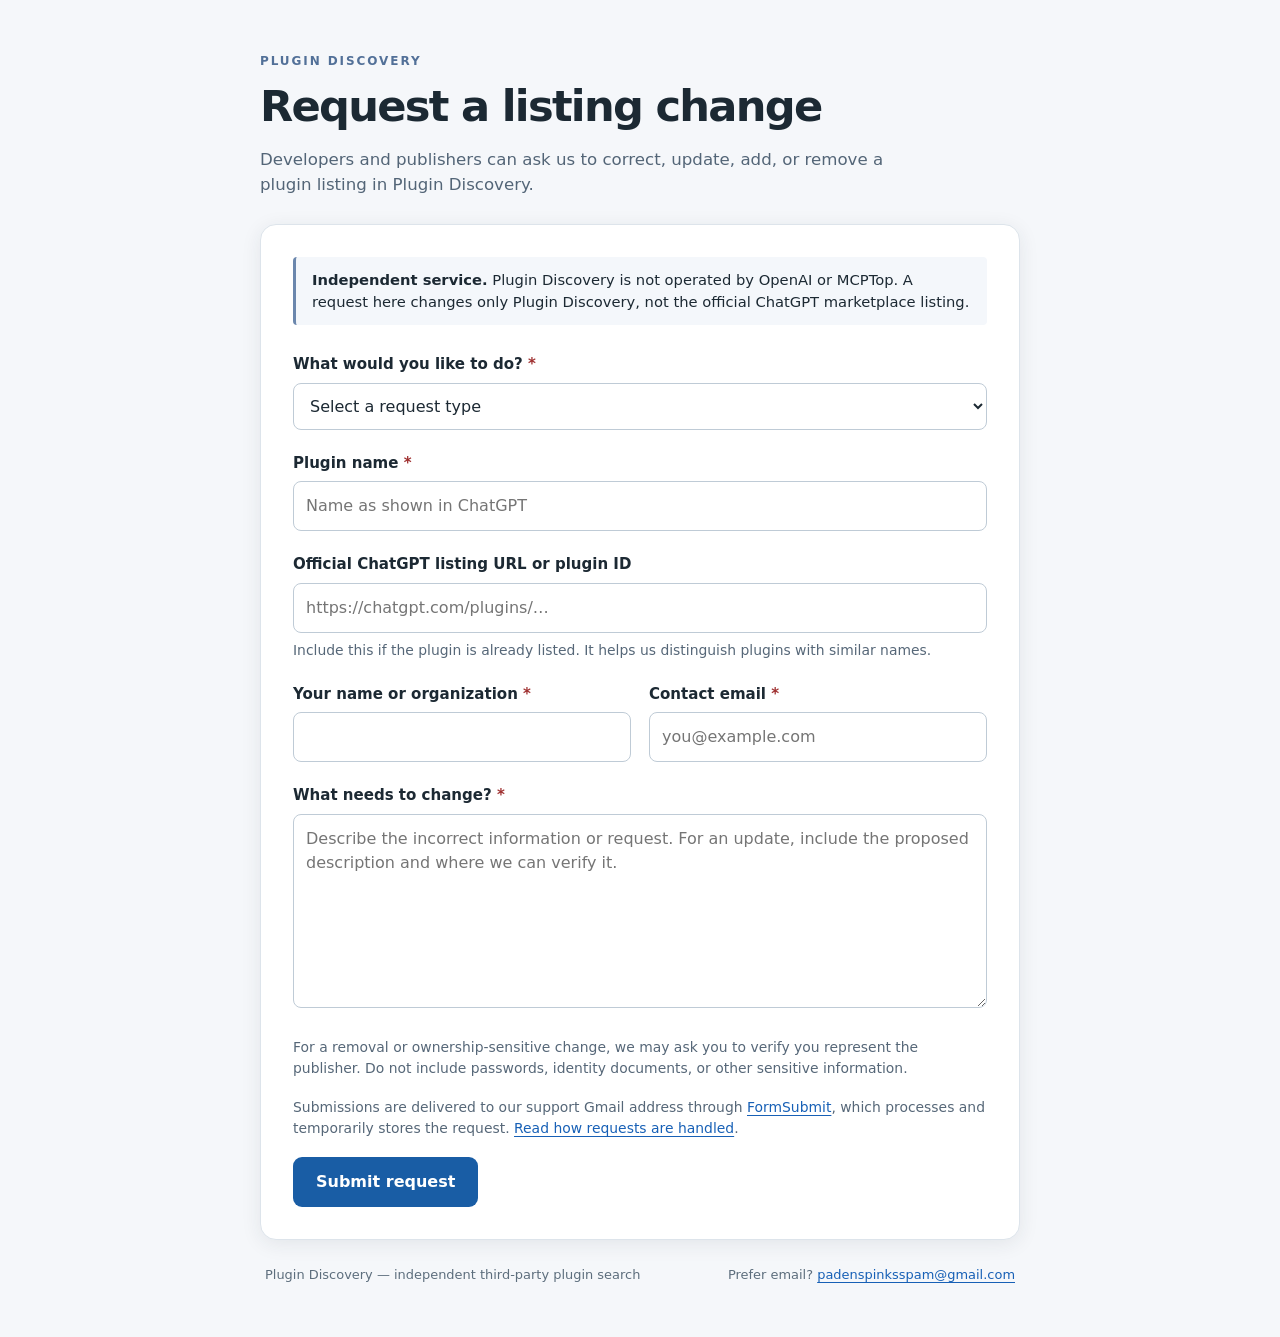
==== index.html @ 55757552 "Add publisher contact form" ====
<!doctype html>
<html lang="en">
<head>
  <meta charset="utf-8">
  <meta name="viewport" content="width=device-width, initial-scale=1">
  <meta name="referrer" content="strict-origin-when-cross-origin">
  <meta name="description" content="Request an addition, correction, updated description, or removal in Plugin Discovery.">
  <title>Publisher Requests — Plugin Discovery</title>
  <link rel="stylesheet" href="style.css">
</head>
<body>
<main class="shell">
  <header class="masthead">
    <div class="eyebrow">PLUGIN DISCOVERY</div>
    <h1>Request a listing change</h1>
    <p class="intro">Developers and publishers can ask us to correct, update, add, or remove a plugin listing in Plugin Discovery.</p>
  </header>
  <section class="panel">
    <p class="notice"><strong>Independent service.</strong> Plugin Discovery is not operated by OpenAI or MCPTop. A request here changes only Plugin Discovery, not the official ChatGPT marketplace listing.</p>
    <form action="https://formsubmit.co/padenspinksspam@gmail.com" method="POST" accept-charset="UTF-8">
      <input type="hidden" name="_subject" value="[Plugin Discovery] New listing request">
      <input type="hidden" name="_template" value="table">
      <input type="hidden" name="_next" value="https://padenspinks53-wq.github.io/plugin-discovery-requests/thanks.html">
      <input type="text" name="_honey" class="hp" tabindex="-1" autocomplete="off" aria-hidden="true">
      <div class="field">
        <label for="request_type">What would you like to do? <span class="req">*</span></label>
        <select id="request_type" name="request_type" required>
          <option value="" selected disabled>Select a request type</option>
          <option value="Remove a listing">Remove a listing</option>
          <option value="Correct listing information">Correct listing information</option>
          <option value="Update developer description">Update developer description</option>
          <option value="Suggest missing plugin">Suggest a missing plugin</option>
          <option value="Other publisher question">Other publisher question</option>
        </select>
      </div>
      <div class="field">
        <label for="plugin_name">Plugin name <span class="req">*</span></label>
        <input id="plugin_name" name="plugin_name" type="text" maxlength="200" autocomplete="off" required placeholder="Name as shown in ChatGPT">
      </div>
      <div class="field">
        <label for="listing_url">Official ChatGPT listing URL or plugin ID</label>
        <input id="listing_url" name="listing_url_or_id" type="text" maxlength="320" placeholder="https://chatgpt.com/plugins/…">
        <p class="hint">Include this if the plugin is already listed. It helps us distinguish plugins with similar names.</p>
      </div>
      <div class="grid">
        <div class="field">
          <label for="contact_name">Your name or organization <span class="req">*</span></label>
          <input id="contact_name" name="contact_name" type="text" maxlength="160" required autocomplete="name">
        </div>
        <div class="field">
          <label for="email">Contact email <span class="req">*</span></label>
          <input id="email" name="email" type="email" maxlength="254" required autocomplete="email" placeholder="you@example.com">
        </div>
      </div>
      <div class="field">
        <label for="details">What needs to change? <span class="req">*</span></label>
        <textarea id="details" name="request_details" rows="7" minlength="10" maxlength="4000" required placeholder="Describe the incorrect information or request. For an update, include the proposed description and where we can verify it."></textarea>
      </div>
      <p class="hint">For a removal or ownership-sensitive change, we may ask you to verify you represent the publisher. Do not include passwords, identity documents, or other sensitive information.</p>
      <p class="hint">Submissions are delivered to our support Gmail address through <a href="https://formsubmit.co/" rel="noreferrer" target="_blank">FormSubmit</a>, which processes and temporarily stores the request. <a href="privacy.html">Read how requests are handled</a>.</p>
      <button type="submit">Submit request</button>
    </form>
  </section>
  <footer>
    <span>Plugin Discovery — independent third-party plugin search</span>
    <span>Prefer email? <a href="mailto:padenspinksspam@gmail.com?subject=%5BPlugin%20Discovery%5D%20Listing%20request">padenspinksspam@gmail.com</a></span>
  </footer>
</main>
</body>
</html>
---- style.css ----
:root{color-scheme:light;font-family:system-ui,-apple-system,BlinkMacSystemFont,"Segoe UI",sans-serif;font-synthesis:none;background:#f5f7fa;color:#1c2933}
*{box-sizing:border-box}
body{margin:0;line-height:1.5}
a{color:#1760b6;text-underline-offset:3px}
a:hover{text-decoration-thickness:2px}
.shell{width:min(100% - 32px,760px);margin:0 auto;padding:52px 0 28px}
.masthead{margin-bottom:26px}
.eyebrow{font-size:.75rem;letter-spacing:.16em;font-weight:750;color:#527098}
h1{font-size:clamp(1.8rem,5vw,2.7rem);letter-spacing:-.04em;line-height:1.15;margin:12px 0}
.intro{font-size:1.04rem;color:#536577;max-width:60ch}
.panel{border:1px solid #dde4eb;background:white;border-radius:16px;box-shadow:0 4px 20px #1f293716;padding:32px}
.notice{background:#f4f7fb;padding:12px 16px;border-left:3px solid #6b87ad;border-radius:4px;font-size:.92rem;margin:0 0 28px}
.field{margin-bottom:22px;min-width:0}
label{font-size:.94rem;font-weight:650;display:block;margin-bottom:7px}
.req{color:#9f2f2f}
input,textarea,select{width:100%;font:inherit;color:inherit;border:1px solid #bfcbd6;border-radius:8px;padding:12px;background:#fff;min-height:46px}
textarea{min-height:152px;resize:vertical}
input:focus,textarea:focus,select:focus,button:focus-visible{outline:3px solid #9bc9f7;outline-offset:2px}
.grid{display:grid;grid-template-columns:1fr 1fr;gap:18px}
.hint{font-size:.87rem;color:#566778;margin:7px 0 18px}
button{border:0;background:#195da5;color:white;font:inherit;font-weight:700;padding:13px 23px;border-radius:9px;cursor:pointer;min-height:48px}
button:hover{background:#11477e}
footer{display:flex;justify-content:space-between;flex-wrap:wrap;gap:12px;color:#5d6e7d;font-size:.81rem;padding:25px 5px}
.hp{position:absolute;left:-9999px;opacity:0;height:0;width:0}
@media(max-width:600px){.shell{padding-top:30px}.panel{padding:20px 17px}.grid{display:block}footer{display:block}footer span{display:block;margin-bottom:12px}}
@media(prefers-reduced-motion:reduce){*{scroll-behavior:auto!important}}
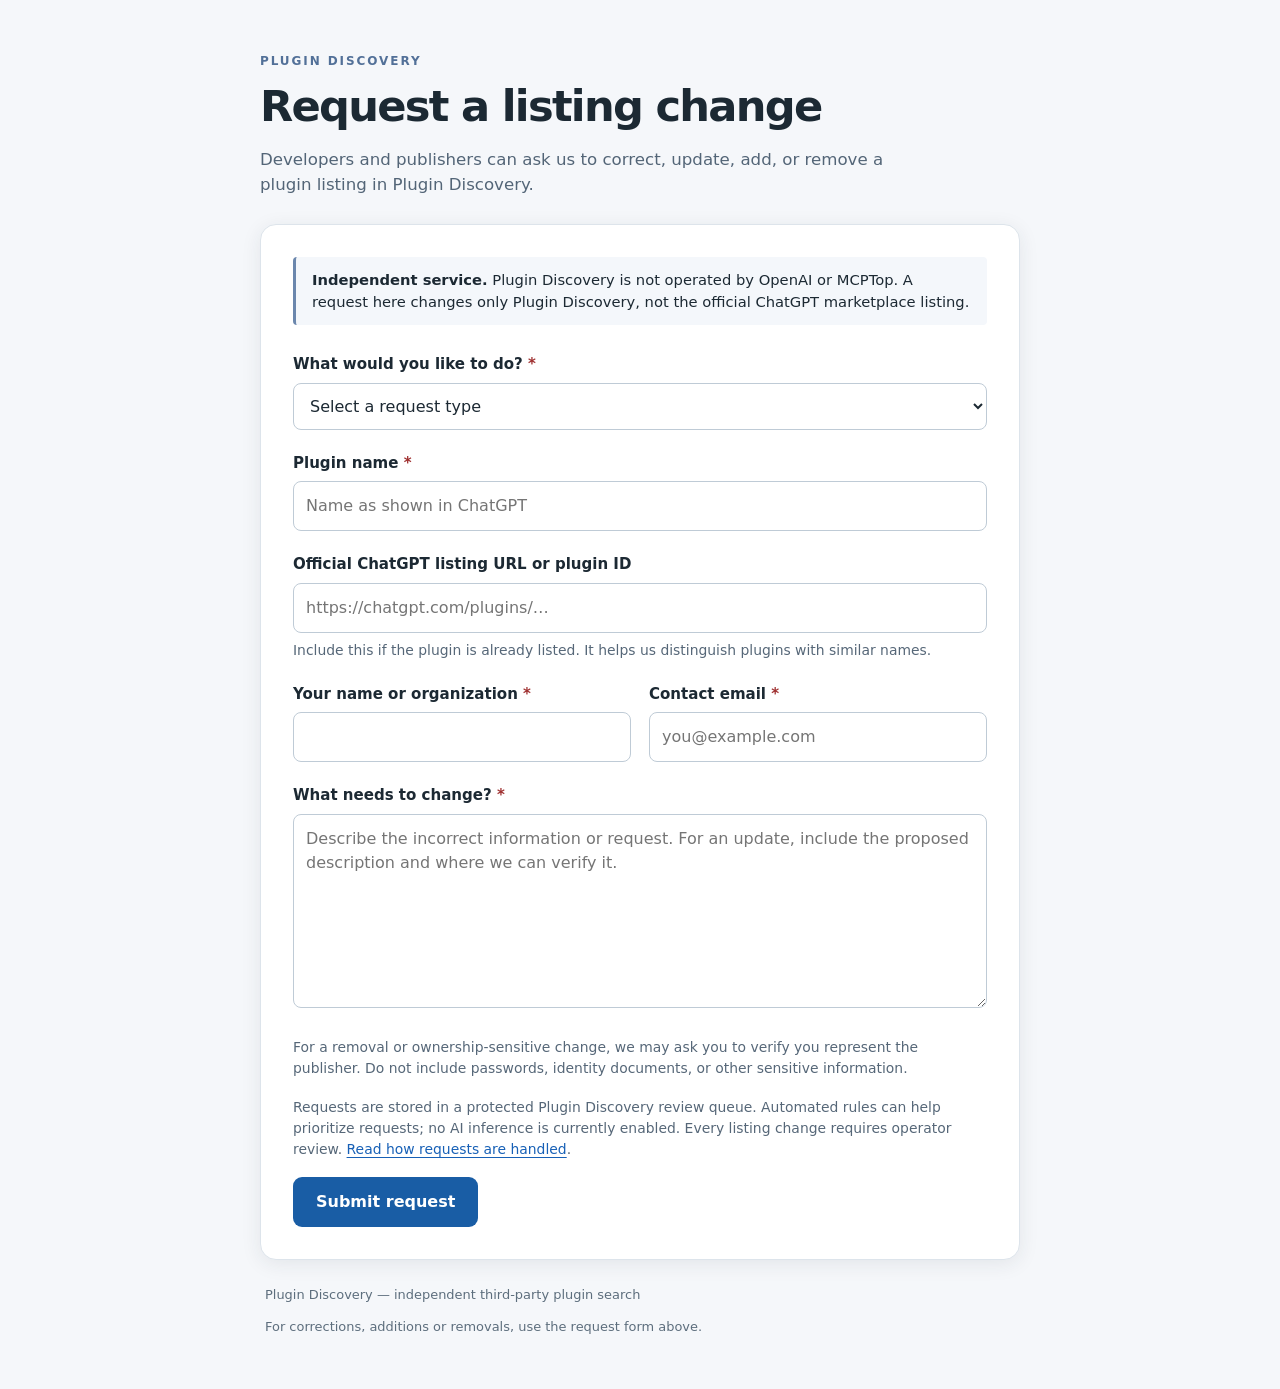
==== commit c766f748: "feat: activate verified private publisher request intake" ====
--- a/index.html
+++ b/index.html
@@ -17,10 +17,7 @@
   </header>
   <section class="panel">
     <p class="notice"><strong>Independent service.</strong> Plugin Discovery is not operated by OpenAI or MCPTop. A request here changes only Plugin Discovery, not the official ChatGPT marketplace listing.</p>
-    <form action="https://formsubmit.co/padenspinksspam@gmail.com" method="POST" accept-charset="UTF-8">
-      <input type="hidden" name="_subject" value="[Plugin Discovery] New listing request">
-      <input type="hidden" name="_template" value="table">
-      <input type="hidden" name="_next" value="https://padenspinks53-wq.github.io/plugin-discovery-requests/thanks.html">
+    <form id="listing-request-form" method="POST" accept-charset="UTF-8">
       <input type="text" name="_honey" class="hp" tabindex="-1" autocomplete="off" aria-hidden="true">
       <div class="field">
         <label for="request_type">What would you like to do? <span class="req">*</span></label>
@@ -57,14 +54,18 @@
         <textarea id="details" name="request_details" rows="7" minlength="10" maxlength="4000" required placeholder="Describe the incorrect information or request. For an update, include the proposed description and where we can verify it."></textarea>
       </div>
       <p class="hint">For a removal or ownership-sensitive change, we may ask you to verify you represent the publisher. Do not include passwords, identity documents, or other sensitive information.</p>
-      <p class="hint">Submissions are delivered to our support Gmail address through <a href="https://formsubmit.co/" rel="noreferrer" target="_blank">FormSubmit</a>, which processes and temporarily stores the request. <a href="privacy.html">Read how requests are handled</a>.</p>
+      <p class="hint">Requests are stored in a protected Plugin Discovery review queue. Automated rules can help prioritize requests; no AI inference is currently enabled. Every listing change requires operator review. <a href="privacy.html">Read how requests are handled</a>.</p>
+      <div id="turnstile-widget" data-sitekey="0x4AAAAAAFdTg-BJUAly3QgW" data-action="listing_request"></div>
+      <p id="submission-status" role="status" aria-live="polite"></p>
       <button type="submit">Submit request</button>
     </form>
   </section>
   <footer>
     <span>Plugin Discovery — independent third-party plugin search</span>
-    <span>Prefer email? <a href="mailto:padenspinksspam@gmail.com?subject=%5BPlugin%20Discovery%5D%20Listing%20request">padenspinksspam@gmail.com</a></span>
+    <span>For corrections, additions or removals, use the request form above.</span>
   </footer>
 </main>
+  <script src="request.js"></script>
+  <script src="https://challenges.cloudflare.com/turnstile/v0/api.js?render=explicit&amp;onload=onListingRequestTurnstileReady" async defer></script>
 </body>
 </html>
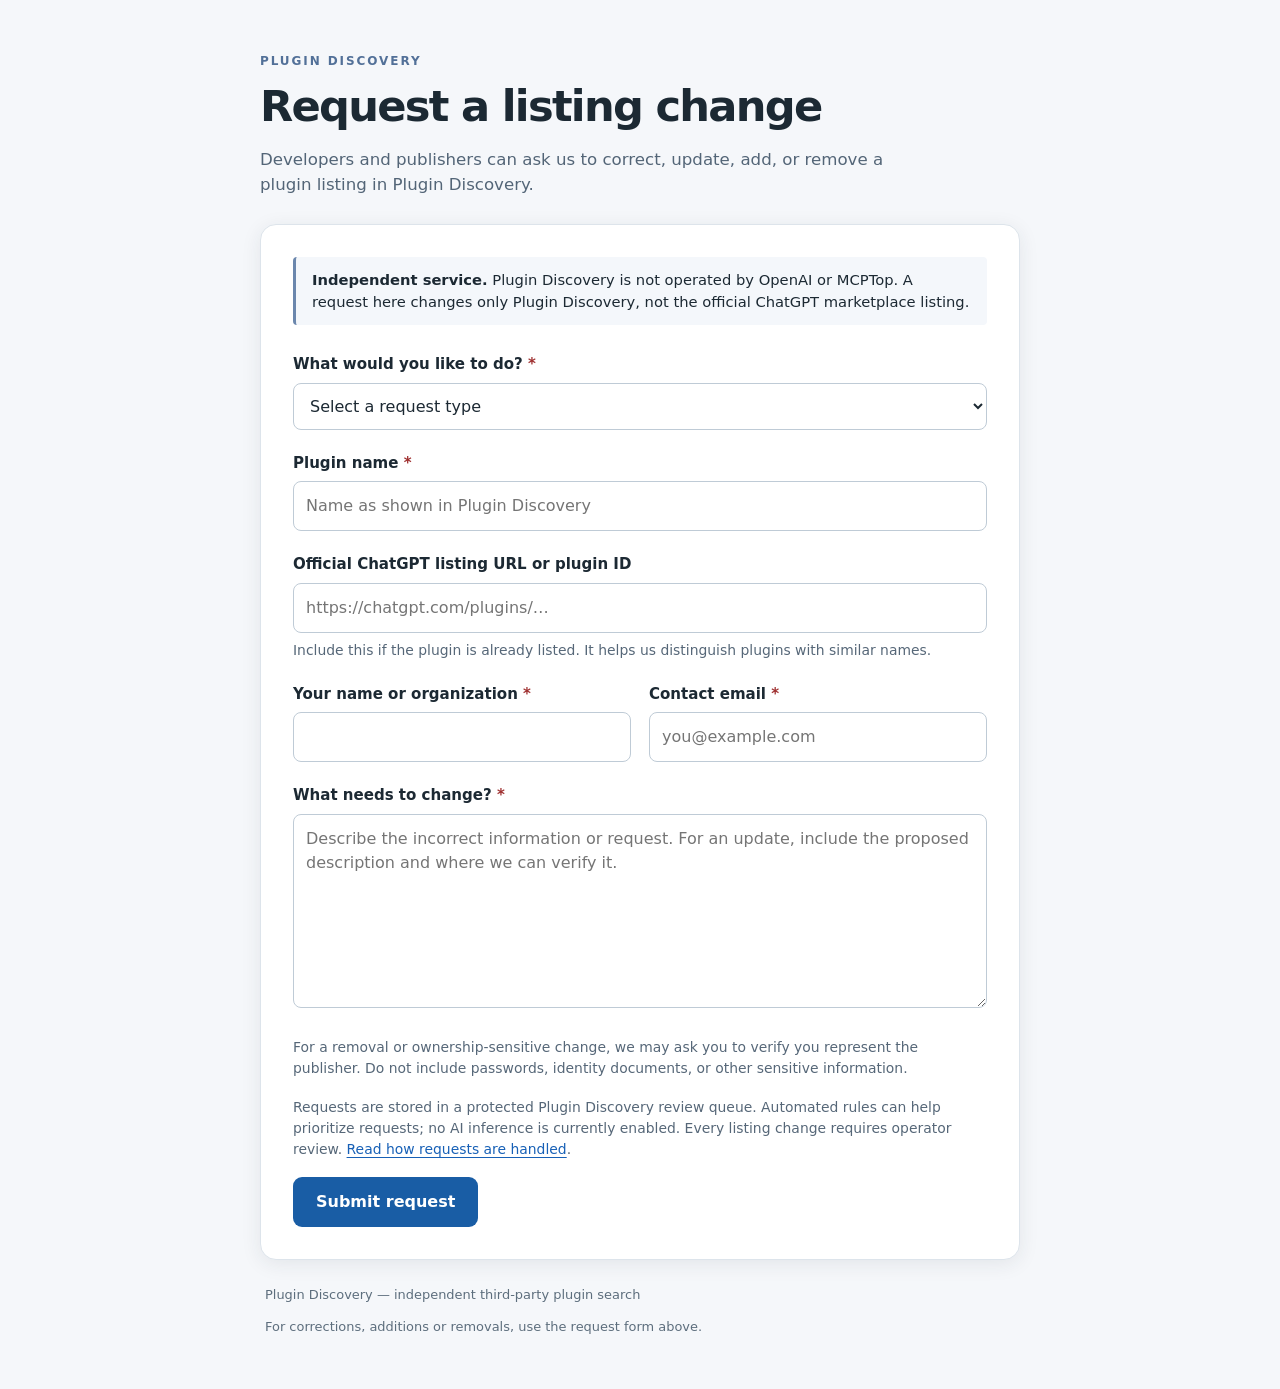
==== commit 2dc1bf17: "feat: stage existing-listing typeahead sourced from own catalog" ====
--- a/index.html
+++ b/index.html
@@ -32,7 +32,9 @@
       </div>
       <div class="field">
         <label for="plugin_name">Plugin name <span class="req">*</span></label>
-        <input id="plugin_name" name="plugin_name" type="text" maxlength="200" autocomplete="off" required placeholder="Name as shown in ChatGPT">
+        <input id="plugin_name" name="plugin_name" type="text" maxlength="200" autocomplete="off" required placeholder="Name as shown in Plugin Discovery" aria-controls="catalog-suggestions" aria-autocomplete="list" aria-expanded="false">
+        <div id="catalog-suggestions" class="catalog-suggestions" role="listbox" aria-label="Matching Plugin Discovery listings" hidden></div>
+        <p class="hint" id="catalog-suggestion-hint" role="status" aria-live="polite" hidden></p>
       </div>
       <div class="field">
         <label for="listing_url">Official ChatGPT listing URL or plugin ID</label>
@@ -66,6 +68,7 @@
   </footer>
 </main>
   <script src="request.js"></script>
+  <script type="module" src="request-suggest.mjs"></script>
   <script src="https://challenges.cloudflare.com/turnstile/v0/api.js?render=explicit&amp;onload=onListingRequestTurnstileReady" async defer></script>
 </body>
 </html>
--- a/style.css
+++ b/style.css
@@ -18,6 +18,10 @@
 input:focus,textarea:focus,select:focus,button:focus-visible{outline:3px solid #9bc9f7;outline-offset:2px}
 .grid{display:grid;grid-template-columns:1fr 1fr;gap:18px}
 .hint{font-size:.87rem;color:#566778;margin:7px 0 18px}
+.catalog-suggestions[hidden]{display:none}
+.catalog-suggestions{border:1px solid #bfcbd6;border-radius:8px;max-height:240px;overflow-y:auto;margin-top:5px;padding:4px;background:white;box-shadow:0 4px 14px #1f29371a}
+button.catalog-suggestion{display:block;width:100%;background:#fff;color:#1c2933;text-align:left;padding:11px 13px;font-weight:500;min-height:44px;border-radius:5px;overflow-wrap:anywhere}
+button.catalog-suggestion:hover,button.catalog-suggestion:focus-visible{background:#eaf2fc;color:#103d69}
 button{border:0;background:#195da5;color:white;font:inherit;font-weight:700;padding:13px 23px;border-radius:9px;cursor:pointer;min-height:48px}
 button:hover{background:#11477e}
 footer{display:flex;justify-content:space-between;flex-wrap:wrap;gap:12px;color:#5d6e7d;font-size:.81rem;padding:25px 5px}
